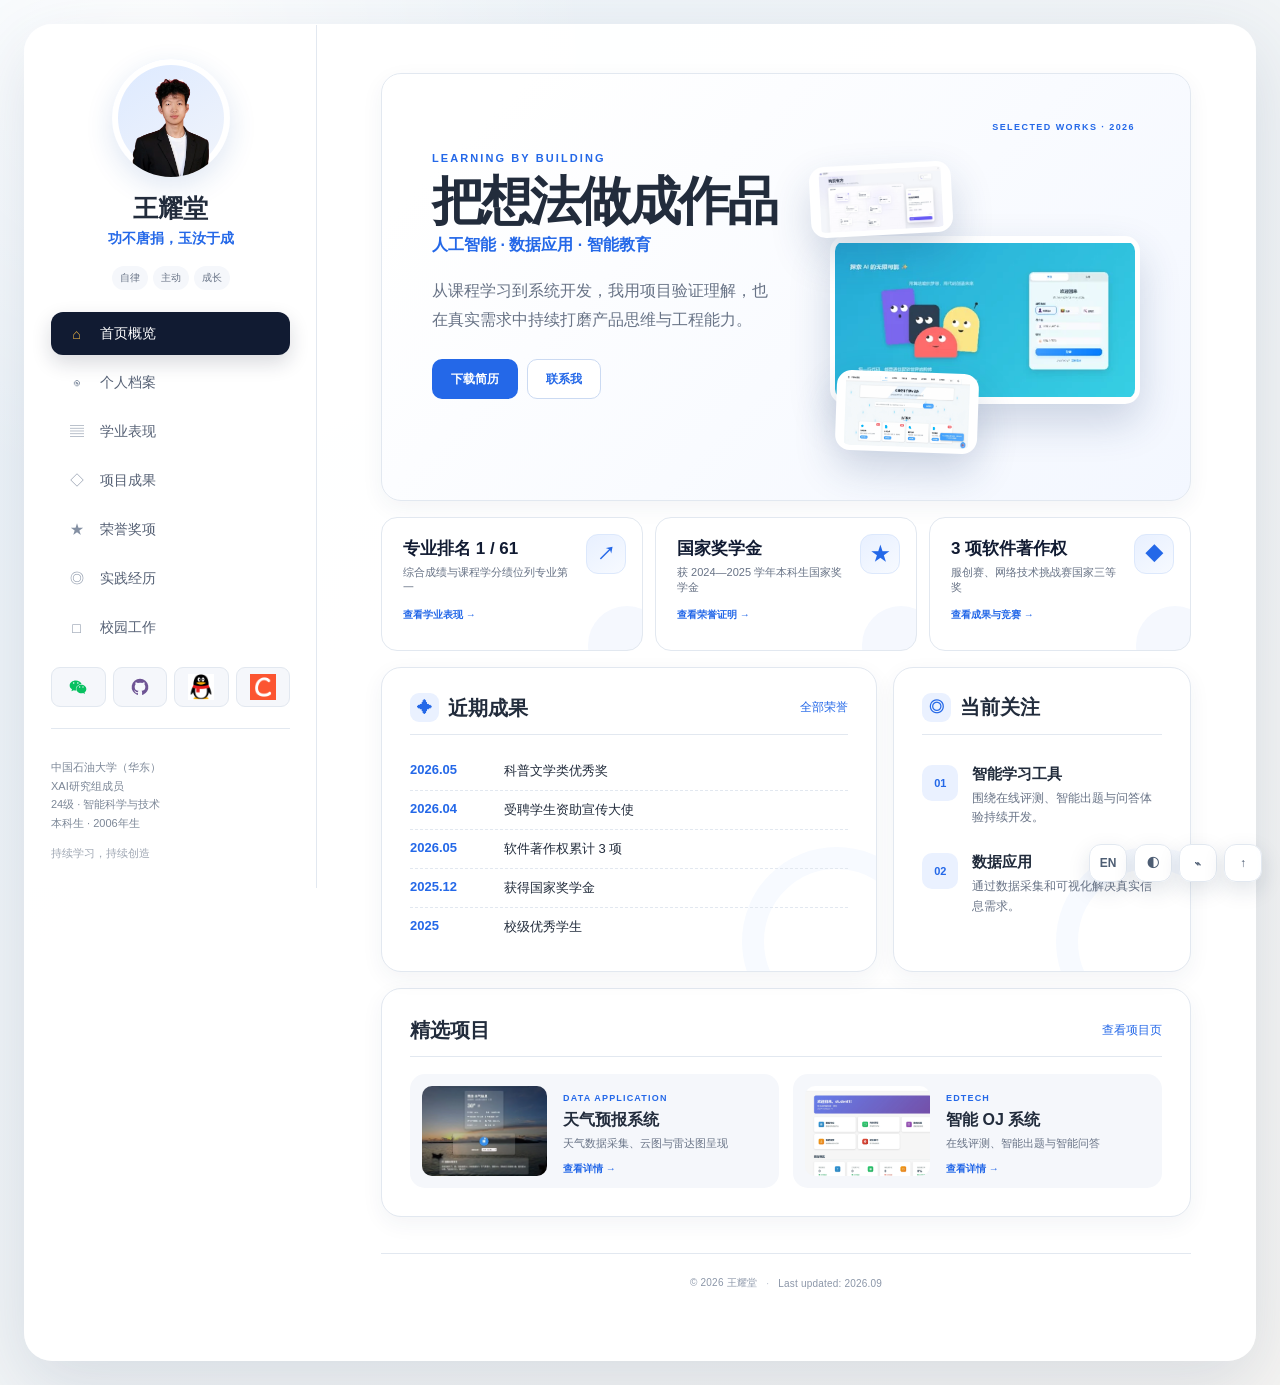
==== index.html @ be100cdf "Publish personal portfolio" ====
<!doctype html>
<html lang="zh-CN">
<head><meta charset="UTF-8"><meta name="viewport" content="width=device-width,initial-scale=1"><meta name="description" content="王耀堂的个人主页"><title>王耀堂｜首页</title><link rel="stylesheet" href="styles.css"><link rel="stylesheet" href="home.css"></head>
<body data-page="home"><div class="mobile-head"><a href="index.html">王耀堂</a><button id="menuButton">导航</button></div><div class="site-shell"><aside id="sidebar"></aside><main class="page home-page">
  <section class="welcome panel"><div class="welcome-copy"><p class="eyebrow">LEARNING BY BUILDING</p><h1>把想法做成作品</h1><p class="role">人工智能 · 数据应用 · 智能教育</p><p class="intro">从课程学习到系统开发，我用项目验证理解，也在真实需求中持续打磨产品思维与工程能力。</p><div class="home-actions"><a class="home-action primary" data-resume-download href="output/pdf/王耀堂-个人简历.pdf" download>下载简历</a><button class="home-action secondary" type="button" data-copy-contact="w18315872969" data-contact-label="微信号">联系我</button><span class="home-contact-status" role="status" aria-live="polite"></span></div></div><div class="welcome-showcase" aria-label="项目界面预览"><span class="showcase-label">SELECTED WORKS · 2026</span><img loading="eager" decoding="async" fetchpriority="high" class="showcase-main" src="assets/showcase-cover.webp" alt="项目视觉封面"><img loading="eager" decoding="async" class="showcase-card showcase-weather" src="assets/showcase-visual-intro.webp" alt="可视化导论界面"><img loading="eager" decoding="async" class="showcase-card showcase-motion" src="assets/showcase-qianlv.webp" alt="千律AI法务界面"></div></section>
  <section class="metric-row home-highlights" aria-label="重点成果"><a href="study.html"><article data-icon="↗"><strong>专业排名 1 / 61</strong><span>综合成绩与课程学分绩位列专业第一</span><em>查看学业表现 →</em></article></a><a href="honors.html?category=academic"><article data-icon="★"><strong>国家奖学金</strong><span>获 2024—2025 学年本科生国家奖学金</span><em>查看荣誉证明 →</em></article></a><a href="honors.html"><article data-icon="◆"><strong>3 项软件著作权</strong><span>服创赛、网络技术挑战赛国家三等奖</span><em>查看成果与竞赛 →</em></article></a></section>
  <section class="home-grid"><article class="panel updates"><div class="section-title"><h2><i class="title-icon">✦</i>近期成果</h2><a href="honors.html">全部荣誉</a></div><ul class="update-list"><li><time>2026.05</time><span>科普文学类优秀奖</span></li><li><time>2026.04</time><span>受聘学生资助宣传大使</span></li><li><time>2026.05</time><span>软件著作权累计 3 项</span></li><li><time>2025.12</time><span>获得国家奖学金</span></li><li><time>2025</time><span>校级优秀学生</span></li></ul></article><article class="panel focus"><div class="section-title"><h2><i class="title-icon">◎</i>当前关注</h2></div><div class="focus-item"><span>01</span><div><h3>智能学习工具</h3><p>围绕在线评测、智能出题与问答体验持续开发。</p></div></div><div class="focus-item"><span>02</span><div><h3>数据应用</h3><p>通过数据采集和可视化解决真实信息需求。</p></div></div></article></section>
  <section class="panel featured"><div class="section-title"><h2>精选项目</h2><a href="projects.html">查看项目页</a></div><div class="featured-grid"><a class="feature-card" href="projects.html#weather"><img loading="lazy" decoding="async" src="assets/weather-representative.webp" alt="天气预报系统"><div><small>DATA APPLICATION</small><h3>天气预报系统</h3><p>天气数据采集、云图与雷达图呈现</p><span class="feature-link">查看详情 →</span></div></a><a class="feature-card" href="projects.html#smart-oj"><img loading="lazy" decoding="async" src="assets/oj-dashboard.webp" alt="智能 OJ 系统"><div><small>EDTECH</small><h3>智能 OJ 系统</h3><p>在线评测、智能出题与智能问答</p><span class="feature-link">查看详情 →</span></div></a></div></section>
</main></div><script src="script.js"></script></body></html>
---- styles.css ----
.skip-link{position:fixed;z-index:100;top:8px;left:8px;padding:10px 14px;color:#fff;background:var(--navy);border-radius:9px;transform:translateY(-150%);transition:transform .2s}.skip-link:focus{transform:translateY(0)}:root{--blue:#2468e8;--navy:#111b32;--text:#222c3c;--muted:#687386;--soft:#f5f7fb;--line:#e2e8f0;--white:#fff;--gold:#f2b844}*{box-sizing:border-box}html{scroll-behavior:smooth}body{margin:0;color:var(--text);background:radial-gradient(circle at 12% 4%,#fff 0,transparent 25%),linear-gradient(135deg,#edf4fa,#f5f4f2);font-family:"Segoe UI","Microsoft YaHei",sans-serif}a{color:inherit;text-decoration:none}img{display:block;max-width:100%}.mobile-head{display:none}.site-shell{display:grid;grid-template-columns:292px minmax(0,1fr);width:min(1280px,calc(100% - 48px));min-height:calc(100vh - 48px);margin:24px auto;background:rgba(255,255,255,.94);border:1px solid rgba(255,255,255,.8);border-radius:28px;box-shadow:0 22px 70px rgba(45,73,112,.14);overflow:hidden}#sidebar{display:flex;position:sticky;top:0;flex-direction:column;height:calc(100vh - 48px);padding:34px 26px 26px;border-right:1px solid var(--line);background:rgba(255,255,255,.78)}.identity{text-align:center}.avatar{display:grid;width:118px;height:118px;margin:0 auto 15px;place-items:end center;overflow:hidden;border-radius:50%;background:linear-gradient(145deg,#dce9ff,#f2f5fb);box-shadow:inset 0 0 0 6px #fff,0 9px 28px rgba(31,84,173,.14)}.avatar img{width:95%;height:95%;object-fit:contain;object-position:bottom}.identity h2{margin:0 0 5px;font-size:25px}.identity>p{margin:0;color:var(--blue);font-size:14px;font-weight:600}.identity-tags{display:flex;justify-content:center;flex-wrap:wrap;gap:5px;margin:18px 0 22px}.identity-tags span{padding:5px 8px;color:var(--muted);background:var(--soft);border-radius:20px;font-size:10px}.side-nav{display:grid;gap:6px}.side-nav a{display:flex;align-items:center;gap:13px;padding:11px 15px;color:#566175;border-radius:12px;font-size:14px;transition:.2s}.side-nav i{display:grid;width:21px;height:21px;place-items:center;color:#8490a3;font-style:normal}.side-nav a:hover{background:#f2f6fc;color:var(--blue)}.side-nav a.active{color:#fff;background:var(--navy);box-shadow:0 8px 20px rgba(17,27,50,.16)}.side-nav a.active i{color:var(--gold)}.side-foot{margin-top:auto;padding-top:22px;border-top:1px solid var(--line);color:#7c8797;font-size:11px;line-height:1.7}.side-foot span{color:#a0a8b4}.page{min-width:0;padding:48px clamp(34px,5vw,72px) 70px}.panel{background:var(--white);border:1px solid var(--line);border-radius:20px;box-shadow:0 7px 22px rgba(37,62,99,.055)}.eyebrow{margin:0 0 9px;color:var(--blue);font-size:11px;font-weight:800;letter-spacing:.19em}.page-head{margin:4px 0 34px}.page-head h1{margin:0 0 10px;font-size:40px;letter-spacing:-.04em}.page-head>p:last-child{margin:0;color:var(--muted)}.welcome{display:grid;grid-template-columns:1.2fr .8fr;min-height:350px;padding:48px 50px;overflow:hidden;background:linear-gradient(135deg,#fff 15%,#f3f7ff)}.welcome h1{margin:0;font-size:58px;letter-spacing:-.06em}.role{margin:6px 0 21px;color:var(--blue);font-weight:700}.intro{max-width:570px;color:var(--muted);font-size:16px;line-height:1.8}.actions{display:flex;gap:10px;margin-top:26px}.actions a{padding:11px 19px;border-radius:10px;font-size:13px;font-weight:600}.primary{color:#fff;background:var(--blue)}.secondary{border:1px solid var(--line);background:#fff}.welcome-art{position:relative;display:flex;align-items:flex-end;justify-content:center}.welcome-art img{position:relative;z-index:2;height:330px;object-fit:contain;filter:drop-shadow(0 14px 16px rgba(33,64,112,.18))}.art-ring{position:absolute;width:270px;height:270px;bottom:-30px;border-radius:50%;background:linear-gradient(145deg,#dae7ff,#edf4ff);box-shadow:0 0 0 28px rgba(36,104,232,.04)}.metric-row{display:grid;grid-template-columns:repeat(4,1fr);gap:12px;margin:16px 0}.metric-row article{padding:19px 21px;background:#fff;border:1px solid var(--line);border-radius:16px}.metric-row strong{display:block;color:var(--navy);font-size:17px}.metric-row span{display:block;margin-top:5px;color:var(--muted);font-size:11px}.home-grid{display:grid;grid-template-columns:1.25fr .75fr;gap:16px}.updates,.focus,.featured{padding:25px 28px}.section-title{display:flex;align-items:center;justify-content:space-between;margin-bottom:17px;padding-bottom:12px;border-bottom:1px solid var(--line)}.section-title h2{margin:0;font-size:20px}.section-title a,.section-title>span{color:var(--blue);font-size:12px}.update-list{margin:0;padding:0;list-style:none}.update-list li{display:grid;grid-template-columns:82px 1fr;gap:12px;padding:10px 0;border-bottom:1px dashed var(--line);font-size:13px}.update-list li:last-child{border-bottom:0}.update-list time{color:var(--blue);font-weight:700}.focus-item{display:flex;gap:14px;padding:13px 0}.focus-item>span{display:grid;flex:0 0 36px;height:36px;place-items:center;color:var(--blue);background:#eaf1ff;border-radius:10px;font-size:11px;font-weight:800}.focus-item h3{margin:0 0 5px;font-size:15px}.focus-item p{margin:0;color:var(--muted);font-size:12px;line-height:1.6}.featured{margin-top:16px}.featured-grid{display:grid;grid-template-columns:1fr 1fr;gap:14px}.feature-card{display:grid;grid-template-columns:125px 1fr;gap:16px;align-items:center;padding:12px;background:var(--soft);border-radius:15px;transition:.2s}.feature-card:hover{transform:translateY(-2px);box-shadow:0 10px 25px rgba(37,62,99,.1)}.feature-card img{width:125px;height:90px;object-fit:cover;border-radius:10px}.feature-card small,.project-copy small{color:var(--blue);font-size:9px;font-weight:800;letter-spacing:.13em}.feature-card h3{margin:5px 0;font-size:16px}.feature-card p{margin:0;color:var(--muted);font-size:11px}.prose-grid{display:grid;grid-template-columns:1.35fr .65fr;gap:46px;padding:38px}.prose-grid h2,.direction h2{margin-top:0}.prose-grid p{color:var(--muted);line-height:1.9}.prose-grid .lead{color:var(--text);font-size:19px}.quote-card{display:flex;align-items:center;padding:25px;color:#fff;background:linear-gradient(145deg,var(--navy),#244678);border-radius:17px;font:600 18px/1.7 Georgia,"Microsoft YaHei",serif}.three-cards,.role-grid{display:grid;grid-template-columns:repeat(3,1fr);gap:15px;margin:16px 0}.three-cards article,.role-grid article{padding:28px;background:#fff;border:1px solid var(--line);border-radius:18px}.three-cards span,.role-icon{color:var(--blue);font-size:12px;font-weight:800}.three-cards h3,.role-grid h2{margin:12px 0 7px}.three-cards p,.role-grid p{margin:0;color:var(--muted);font-size:13px;line-height:1.7}.direction{padding:28px}.tag-cloud{display:flex;flex-wrap:wrap;gap:10px}.tag-cloud span{padding:10px 14px;color:#345175;background:#f0f5fd;border-radius:9px;font-size:13px}.academic-hero{display:grid;grid-template-columns:repeat(4,1fr);gap:12px;margin-bottom:16px}.academic-hero article{padding:25px 20px;color:#fff;background:linear-gradient(145deg,#1a2845,#183c78);border-radius:17px}.academic-hero strong{display:block;font-size:24px}.academic-hero span{display:block;margin-top:8px;color:#bfcae0;font-size:11px}.page>.panel:not(.welcome):not(.software):not(.media-summary):not(.honor-feature):not(.prose-grid){padding:28px}.score-list{display:grid;grid-template-columns:1fr 1fr;gap:19px 42px}.score-list div{display:grid;grid-template-columns:1fr 32px;gap:8px;position:relative;padding-bottom:10px;font-size:13px}.score-list b{text-align:right}.score-list i{grid-column:1/3;width:var(--score);height:4px;background:linear-gradient(90deg,var(--blue),#79a8ff);border-radius:5px}.method-grid{display:grid;grid-template-columns:1fr 1fr;gap:16px;margin-top:16px}.clean-list{margin:18px 0 0;padding:0;list-style:none}.clean-list li{position:relative;padding:9px 0 9px 19px;color:var(--muted);font-size:13px;border-bottom:1px dashed var(--line)}.clean-list li::before{content:"";position:absolute;left:0;top:15px;width:6px;height:6px;border-radius:50%;background:var(--blue)}.image-card{position:relative;min-height:330px;overflow:hidden;border-radius:20px}.image-card img{width:100%;height:100%;object-fit:cover}.image-card div{position:absolute;inset:auto 0 0;padding:24px;color:#fff;background:linear-gradient(transparent,rgba(10,20,40,.88))}.image-card h3{margin:30px 0 5px}.image-card p{margin:0;font-size:12px}.project-detail{display:grid;grid-template-columns:.72fr 1.28fr;gap:35px;margin-bottom:18px;padding:34px}.project-index{display:block;margin-bottom:35px;color:#c6d7f8;font-size:48px;font-weight:800}.project-copy h2{margin:9px 0 14px;font-size:30px}.project-copy>p{color:var(--muted);font-size:13px;line-height:1.8}.project-gallery{display:grid;grid-template-columns:1fr 1fr;gap:10px;align-content:center}.project-gallery img{width:100%;height:160px;object-fit:cover;border-radius:12px;box-shadow:0 8px 18px rgba(25,53,95,.11)}.project-gallery img:first-child{grid-row:span 2;height:330px}.project-gallery.oj img{height:205px}.project-gallery.oj img:first-child{grid-row:auto;height:205px}.software{display:flex;align-items:center;justify-content:space-between;padding:35px;background:linear-gradient(135deg,#11203d,#1d4a92);color:#fff}.software h2{margin:3px 0 8px}.software p{margin:0;color:#c3cee1}.software>strong{color:var(--gold);font:800 76px/1 Georgia,serif}.honor-feature{display:flex;align-items:center;gap:28px;padding:32px;background:linear-gradient(135deg,#fff9eb,#fff)}.medal{display:grid;flex:0 0 78px;height:78px;place-items:center;color:#fff;background:linear-gradient(145deg,#f3c456,#db8d1e);border-radius:50%;font-size:32px;box-shadow:0 8px 20px rgba(215,145,34,.25)}.honor-feature span{color:#b27a19;font-size:10px;font-weight:800;letter-spacing:.13em}.honor-feature h2{margin:6px 0;font-size:29px}.honor-feature p{margin:0;color:var(--muted)}.honor-grid{display:grid;grid-template-columns:1fr 1fr;gap:14px;margin:16px 0}.honor-grid article{padding:24px;background:#fff;border:1px solid var(--line);border-radius:17px}.honor-grid time{display:block;color:var(--blue);font-size:11px;font-weight:700}.honor-grid b{display:block;margin:8px 0;font-size:17px}.honor-grid p{margin:0;color:var(--muted);font-size:12px}.language{display:flex;align-items:center;justify-content:space-between}.language h2{margin:0 0 6px}.language p{margin:0;color:var(--muted)}.language div:last-child{display:flex;gap:9px}.language span{padding:12px;color:#fff;background:var(--navy);border-radius:9px;font-weight:700}.story-grid{display:grid;gap:16px}.story{display:grid;grid-template-columns:260px 1fr;overflow:hidden}.story img{width:260px;height:235px;object-fit:cover}.story>div{padding:30px}.story span{color:var(--blue);font-size:11px;font-weight:800}.story h2{margin:8px 0 12px}.story p{margin:0;color:var(--muted);line-height:1.85}.role-grid{margin-top:0}.media-summary{display:grid;grid-template-columns:1fr 220px;gap:30px;align-items:center;margin:16px 0;padding:30px;overflow:hidden;background:linear-gradient(135deg,#f5f8ff,#fff)}.media-summary h2{margin:0 0 10px}.media-summary p:last-child{color:var(--muted);line-height:1.8}.media-summary img{width:180px;height:240px;margin:0 auto;object-fit:cover;object-position:top;border-radius:16px}.campus-gallery{display:grid;grid-template-columns:repeat(3,1fr);gap:14px}.campus-gallery figure{position:relative;height:190px;margin:0;overflow:hidden;border-radius:16px}.campus-gallery img{width:100%;height:100%;object-fit:cover}.campus-gallery figcaption{position:absolute;inset:auto 0 0;padding:24px 14px 12px;color:#fff;background:linear-gradient(transparent,rgba(5,15,30,.85));font-size:12px}@media(max-width:1000px){.site-shell{grid-template-columns:240px;width:calc(100% - 28px);margin:14px auto;min-height:calc(100vh - 28px)}#sidebar{height:calc(100vh - 28px);padding:25px 18px}.page{padding:36px 26px 55px}.welcome{padding:37px 34px}.welcome h1{font-size:48px}.home-grid,.project-detail{grid-template-columns:1fr}.project-index{margin-bottom:15px}.project-gallery{margin-top:8px}}@media(max-width:760px){body{padding-top:58px}.mobile-head{display:flex;position:fixed;z-index:30;inset:0 0 auto;align-items:center;justify-content:space-between;height:58px;padding:0 18px;background:rgba(255,255,255,.94);border-bottom:1px solid var(--line);backdrop-filter:blur(12px);font-weight:700}.mobile-head button{padding:7px 12px;border:0;border-radius:8px;background:var(--navy);color:#fff}.site-shell{display:block;width:100%;min-height:0;margin:0;border:0;border-radius:0}.page{padding:28px 18px 50px}#sidebar{display:none;position:fixed;z-index:25;top:58px;left:0;right:0;height:calc(100vh - 58px);padding:22px;background:#fff;overflow:auto}#sidebar.open{display:flex}.avatar{width:85px;height:85px}.identity-tags{margin:12px 0}.side-nav{grid-template-columns:1fr 1fr}.side-foot{margin-top:20px}.welcome{grid-template-columns:1fr;padding:30px}.welcome-art{height:270px;margin-top:15px}.welcome-art img{height:280px}.welcome h1{font-size:45px}.metric-row,.academic-hero{grid-template-columns:1fr 1fr}.home-grid,.featured-grid,.three-cards,.role-grid,.method-grid,.honor-grid,.campus-gallery{grid-template-columns:1fr}.feature-card{grid-template-columns:105px 1fr}.feature-card img{width:105px}.prose-grid{grid-template-columns:1fr;gap:20px;padding:25px}.score-list{grid-template-columns:1fr}.project-gallery img,.project-gallery img:first-child,.project-gallery.oj img,.project-gallery.oj img:first-child{height:145px}.software>strong{font-size:56px}.story{grid-template-columns:1fr}.story img{width:100%;height:250px}.media-summary{grid-template-columns:1fr}.media-summary img{width:100%;height:280px}.language{align-items:flex-start;flex-direction:column;gap:18px}}
---- home.css ----
.welcome{grid-template-columns:.88fr 1.12fr;gap:34px;align-items:center;min-height:410px;background:linear-gradient(135deg,#fff 12%,#f3f7ff)}
.welcome-copy{position:relative;z-index:2}
.welcome-copy h1{font-size:52px;line-height:1.08;letter-spacing:-.055em;white-space:nowrap}
.home-actions{display:flex;position:relative;align-items:center;flex-wrap:wrap;gap:9px;margin-top:24px}.home-action{display:inline-flex;min-height:40px;align-items:center;justify-content:center;padding:0 18px;border:1px solid transparent;border-radius:10px;font:700 12px/1 "Segoe UI","Microsoft YaHei",sans-serif;cursor:pointer}.home-action.primary{color:#fff;background:var(--blue)}.home-action.secondary{color:var(--blue);background:#fff;border-color:#cbdaf2}.home-action:hover,.home-action:focus-visible{box-shadow:0 8px 18px rgba(36,104,232,.16);outline:0;transform:translateY(-1px)}.home-contact-status{flex-basis:100%;min-height:14px;color:var(--blue);font-size:10px}
.welcome-showcase{position:relative;min-height:330px}
.showcase-label{position:absolute;z-index:4;top:0;right:5px;color:#2468e8;font-size:9px;font-weight:800;letter-spacing:.16em}
.welcome-showcase img{position:absolute;object-fit:contain;background:#fff;border:5px solid #fff;border-radius:15px;box-shadow:0 18px 42px rgba(28,60,111,.2)}
.showcase-main{z-index:1;right:0;bottom:48px;width:94%;height:auto;aspect-ratio:1.85 / 1;animation:showcaseFloatMain 6.4s ease-in-out .2s infinite}
.showcase-card{z-index:2;width:43%;height:auto}
.showcase-weather{aspect-ratio:2 / 1}
.showcase-motion{aspect-ratio:1.78 / 1}
.showcase-weather{left:0;top:42px;transform:rotate(-3deg);animation:showcaseFloatA 4.6s ease-in-out infinite}
.showcase-motion{left:8%;bottom:0;transform:rotate(2deg);animation:showcaseFloatB 5.2s ease-in-out .35s infinite}
@keyframes showcaseFloatA{0%,100%{transform:translateY(0) rotate(-3deg)}50%{transform:translateY(-8px) rotate(-2deg)}}
@keyframes showcaseFloatB{0%,100%{transform:translateY(0) rotate(2deg)}50%{transform:translateY(7px) rotate(3deg)}}
@keyframes showcaseFloatMain{0%,100%{transform:translateY(0)}50%{transform:translateY(-4px)}}
@media(prefers-reduced-motion:reduce){.showcase-main,.showcase-weather,.showcase-motion{animation:none}}
.metric-row article{position:relative;min-height:92px;padding-right:66px;overflow:hidden;transition:transform .2s,box-shadow .2s}
.metric-row article::before{content:attr(data-icon);display:grid;position:absolute;right:16px;top:16px;width:38px;height:38px;place-items:center;color:#2468e8;background:linear-gradient(145deg,#e8f0ff,#f7faff);border:1px solid #dce8fc;border-radius:12px;font:700 18px/1 Georgia,serif}
.metric-row article::after{content:"";position:absolute;right:-24px;bottom:-34px;width:78px;height:78px;background:rgba(36,104,232,.045);border-radius:50%}
.metric-row article:hover{transform:translateY(-3px);box-shadow:0 12px 25px rgba(37,62,99,.09)}
.home-highlights{grid-template-columns:repeat(3,1fr)}
.home-highlights>a{display:block;min-width:0}
.home-highlights article{height:100%;min-height:134px}
.home-highlights em{display:block;margin-top:13px;color:var(--blue);font-size:10px;font-style:normal;font-weight:700}
.feature-link{display:inline-block;margin-top:11px;color:var(--blue);font-size:10px;font-weight:700}
.title-icon{display:inline-grid;width:29px;height:29px;margin-right:9px;place-items:center;color:#2468e8;background:#eaf1ff;border-radius:9px;font-size:15px;font-style:normal;vertical-align:2px}
.updates,.focus{position:relative;overflow:hidden}
.updates::after,.focus::after{content:"";position:absolute;z-index:0;right:-55px;bottom:-65px;width:145px;height:145px;border:22px solid rgba(36,104,232,.035);border-radius:50%;pointer-events:none}
.updates>* ,.focus>*{position:relative;z-index:1}
@media(max-width:1000px){.welcome{grid-template-columns:1fr}.welcome-showcase{min-height:300px}.showcase-main{width:82%}}
@media(max-width:760px){.welcome-copy h1{font-size:clamp(31px,11vw,42px);letter-spacing:-.07em}.welcome-showcase{height:250px;min-height:250px;margin-top:24px}.showcase-main{width:94%}.showcase-card{width:43%}.showcase-label{top:-6px}.home-highlights{grid-template-columns:1fr}.metric-row article{padding-right:58px}.metric-row article::before{right:12px;width:34px;height:34px}}
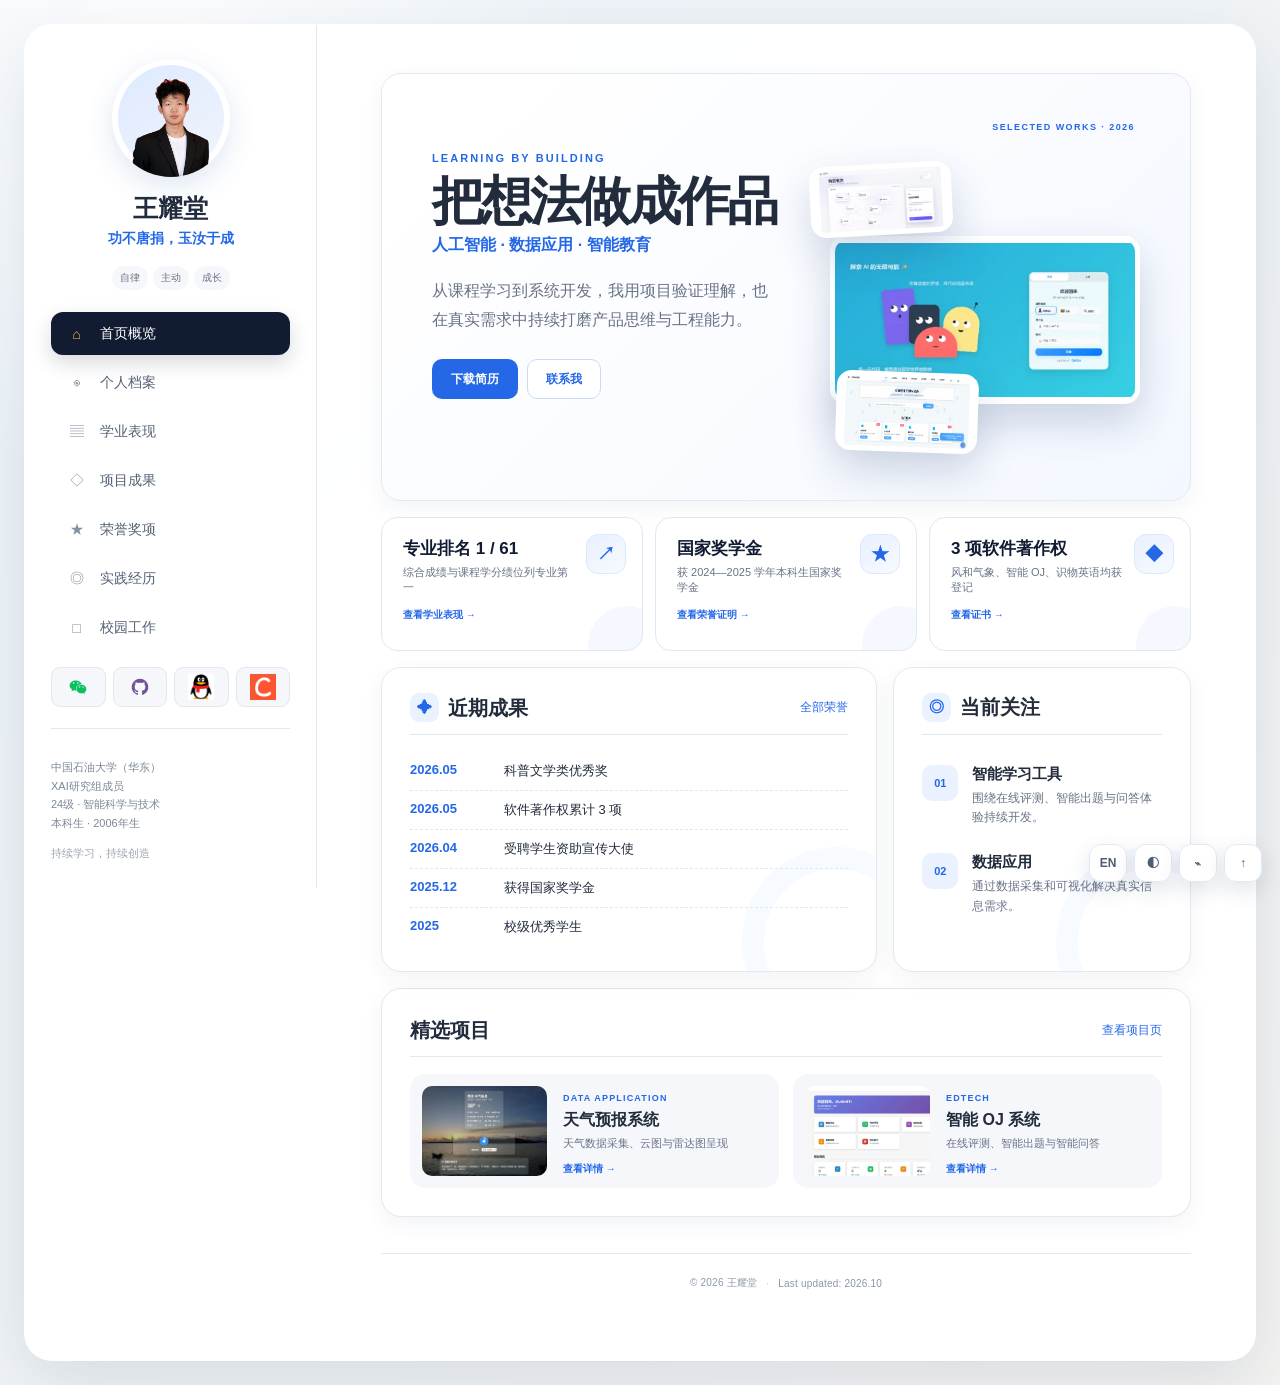
==== commit b71610ae: "Add SEO metadata and favicon, fix dark mode, polish content - Fix dark-mode contrast site-wide via C" ====
--- a/index.html
+++ b/index.html
@@ -1,9 +1,9 @@
 <!doctype html>
 <html lang="zh-CN">
-<head><meta charset="UTF-8"><meta name="viewport" content="width=device-width,initial-scale=1"><meta name="description" content="王耀堂的个人主页"><title>王耀堂｜首页</title><link rel="stylesheet" href="styles.css"><link rel="stylesheet" href="home.css"></head>
+<head><meta charset="UTF-8"><meta name="viewport" content="width=device-width,initial-scale=1"><meta name="description" content="王耀堂的个人主页"><link rel="canonical" href="https://xiao1783.github.io/"><link rel="icon" href="assets/favicon.svg" type="image/svg+xml"><link rel="icon" href="favicon.ico" sizes="any"><link rel="apple-touch-icon" href="assets/apple-touch-icon.png"><meta property="og:type" content="website"><meta property="og:site_name" content="王耀堂的个人主页"><meta property="og:title" content="王耀堂｜首页"><meta property="og:description" content="王耀堂的个人主页：项目成果、学业表现、荣誉奖项与实践经历。"><meta property="og:url" content="https://xiao1783.github.io/"><meta property="og:image" content="https://xiao1783.github.io/assets/og-cover.png"><meta property="og:locale" content="zh_CN"><meta name="twitter:card" content="summary_large_image"><script type="application/ld+json">{"@context":"https://schema.org","@type":"Person","name":"王耀堂","alternateName":"Yaotang Wang","url":"https://xiao1783.github.io/","image":"https://xiao1783.github.io/assets/portrait.webp","jobTitle":"智能科学与技术本科生","affiliation":{"@type":"CollegeOrUniversity","name":"中国石油大学（华东）"},"sameAs":["https://github.com/xiao1783"],"knowsAbout":["人工智能","数据应用","智能教育","计算机视觉"]}</script><title>王耀堂｜首页</title><link rel="stylesheet" href="styles.css"><link rel="stylesheet" href="home.css"></head>
 <body data-page="home"><div class="mobile-head"><a href="index.html">王耀堂</a><button id="menuButton">导航</button></div><div class="site-shell"><aside id="sidebar"></aside><main class="page home-page">
-  <section class="welcome panel"><div class="welcome-copy"><p class="eyebrow">LEARNING BY BUILDING</p><h1>把想法做成作品</h1><p class="role">人工智能 · 数据应用 · 智能教育</p><p class="intro">从课程学习到系统开发，我用项目验证理解，也在真实需求中持续打磨产品思维与工程能力。</p><div class="home-actions"><a class="home-action primary" data-resume-download href="output/pdf/王耀堂-个人简历.pdf" download>下载简历</a><button class="home-action secondary" type="button" data-copy-contact="w18315872969" data-contact-label="微信号">联系我</button><span class="home-contact-status" role="status" aria-live="polite"></span></div></div><div class="welcome-showcase" aria-label="项目界面预览"><span class="showcase-label">SELECTED WORKS · 2026</span><img loading="eager" decoding="async" fetchpriority="high" class="showcase-main" src="assets/showcase-cover.webp" alt="项目视觉封面"><img loading="eager" decoding="async" class="showcase-card showcase-weather" src="assets/showcase-visual-intro.webp" alt="可视化导论界面"><img loading="eager" decoding="async" class="showcase-card showcase-motion" src="assets/showcase-qianlv.webp" alt="千律AI法务界面"></div></section>
-  <section class="metric-row home-highlights" aria-label="重点成果"><a href="study.html"><article data-icon="↗"><strong>专业排名 1 / 61</strong><span>综合成绩与课程学分绩位列专业第一</span><em>查看学业表现 →</em></article></a><a href="honors.html?category=academic"><article data-icon="★"><strong>国家奖学金</strong><span>获 2024—2025 学年本科生国家奖学金</span><em>查看荣誉证明 →</em></article></a><a href="honors.html"><article data-icon="◆"><strong>3 项软件著作权</strong><span>服创赛、网络技术挑战赛国家三等奖</span><em>查看成果与竞赛 →</em></article></a></section>
-  <section class="home-grid"><article class="panel updates"><div class="section-title"><h2><i class="title-icon">✦</i>近期成果</h2><a href="honors.html">全部荣誉</a></div><ul class="update-list"><li><time>2026.05</time><span>科普文学类优秀奖</span></li><li><time>2026.04</time><span>受聘学生资助宣传大使</span></li><li><time>2026.05</time><span>软件著作权累计 3 项</span></li><li><time>2025.12</time><span>获得国家奖学金</span></li><li><time>2025</time><span>校级优秀学生</span></li></ul></article><article class="panel focus"><div class="section-title"><h2><i class="title-icon">◎</i>当前关注</h2></div><div class="focus-item"><span>01</span><div><h3>智能学习工具</h3><p>围绕在线评测、智能出题与问答体验持续开发。</p></div></div><div class="focus-item"><span>02</span><div><h3>数据应用</h3><p>通过数据采集和可视化解决真实信息需求。</p></div></div></article></section>
+  <section class="welcome panel"><div class="welcome-copy"><p class="eyebrow">LEARNING BY BUILDING</p><h1>把想法做成作品</h1><p class="role">人工智能 · 数据应用 · 智能教育</p><p class="intro">从课程学习到系统开发，我用项目验证理解，也在真实需求中持续打磨产品思维与工程能力。</p><div class="home-actions"><a class="home-action primary" data-resume-download href="output/pdf/Yaotang-Wang-Resume.pdf" download="王耀堂-个人简历.pdf">下载简历</a><button class="home-action secondary" type="button" data-copy-contact="w18315872969" data-contact-label="微信号">联系我</button><span class="home-contact-status" role="status" aria-live="polite"></span></div></div><div class="welcome-showcase" aria-label="项目界面预览"><span class="showcase-label">SELECTED WORKS · 2026</span><img loading="eager" decoding="async" fetchpriority="high" class="showcase-main" src="assets/showcase-cover.webp" alt="项目视觉封面"><img loading="eager" decoding="async" class="showcase-card showcase-weather" src="assets/showcase-visual-intro.webp" alt="可视化导论界面"><img loading="eager" decoding="async" class="showcase-card showcase-motion" src="assets/showcase-qianlv.webp" alt="千律AI法务界面"></div></section>
+  <section class="metric-row home-highlights" aria-label="重点成果"><a href="study.html"><article data-icon="↗"><strong>专业排名 1 / 61</strong><span>综合成绩与课程学分绩位列专业第一</span><em>查看学业表现 →</em></article></a><a href="honors.html?category=academic"><article data-icon="★"><strong>国家奖学金</strong><span>获 2024—2025 学年本科生国家奖学金</span><em>查看荣誉证明 →</em></article></a><a href="honors.html"><article data-icon="◆"><strong>3 项软件著作权</strong><span>风和气象、智能 OJ、识物英语均获登记</span><em>查看证书 →</em></article></a></section>
+  <section class="home-grid"><article class="panel updates"><div class="section-title"><h2><i class="title-icon">✦</i>近期成果</h2><a href="honors.html">全部荣誉</a></div><ul class="update-list"><li><time>2026.05</time><span>科普文学类优秀奖</span></li><li><time>2026.05</time><span>软件著作权累计 3 项</span></li><li><time>2026.04</time><span>受聘学生资助宣传大使</span></li><li><time>2025.12</time><span>获得国家奖学金</span></li><li><time>2025</time><span>校级优秀学生</span></li></ul></article><article class="panel focus"><div class="section-title"><h2><i class="title-icon">◎</i>当前关注</h2></div><div class="focus-item"><span>01</span><div><h3>智能学习工具</h3><p>围绕在线评测、智能出题与问答体验持续开发。</p></div></div><div class="focus-item"><span>02</span><div><h3>数据应用</h3><p>通过数据采集和可视化解决真实信息需求。</p></div></div></article></section>
   <section class="panel featured"><div class="section-title"><h2>精选项目</h2><a href="projects.html">查看项目页</a></div><div class="featured-grid"><a class="feature-card" href="projects.html#weather"><img loading="lazy" decoding="async" src="assets/weather-representative.webp" alt="天气预报系统"><div><small>DATA APPLICATION</small><h3>天气预报系统</h3><p>天气数据采集、云图与雷达图呈现</p><span class="feature-link">查看详情 →</span></div></a><a class="feature-card" href="projects.html#smart-oj"><img loading="lazy" decoding="async" src="assets/oj-dashboard.webp" alt="智能 OJ 系统"><div><small>EDTECH</small><h3>智能 OJ 系统</h3><p>在线评测、智能出题与智能问答</p><span class="feature-link">查看详情 →</span></div></a></div></section>
 </main></div><script src="script.js"></script></body></html>
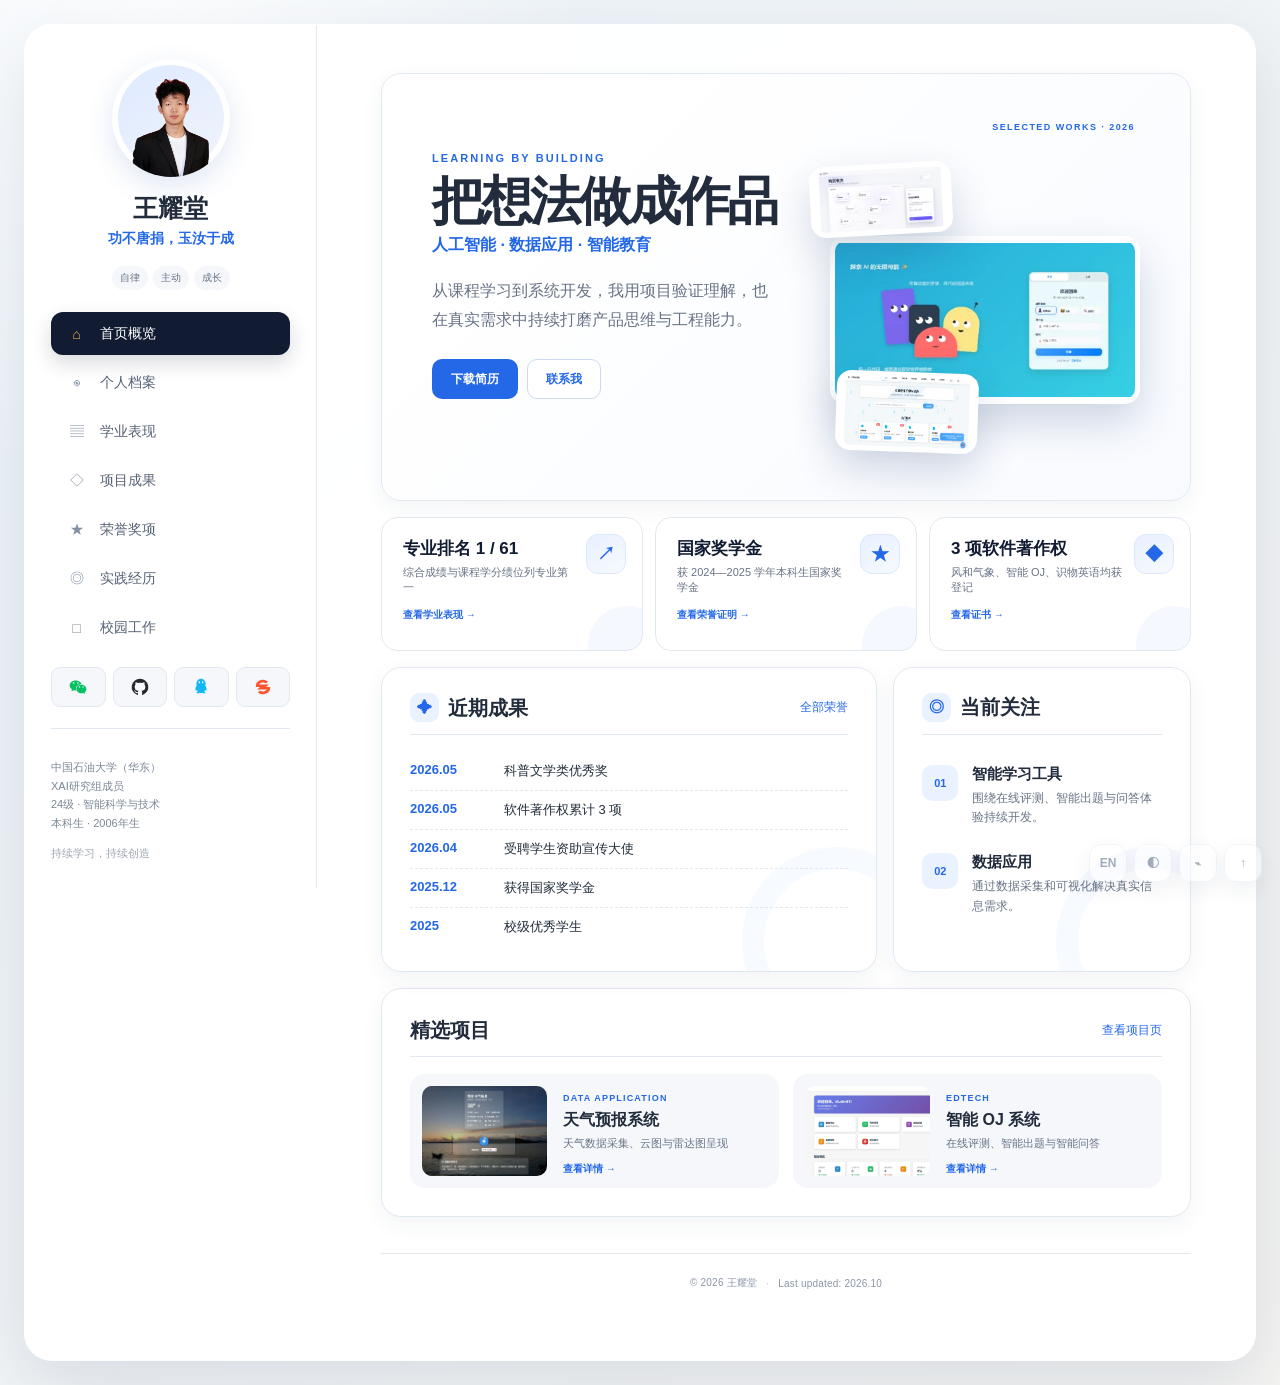
==== commit 6381b0c9: "Compress images, add intrinsic sizes, adapt favicon to dark mode - Recompress 14 large webp assets (" ====
--- a/index.html
+++ b/index.html
@@ -2,8 +2,8 @@
 <html lang="zh-CN">
 <head><meta charset="UTF-8"><meta name="viewport" content="width=device-width,initial-scale=1"><meta name="description" content="王耀堂的个人主页"><link rel="canonical" href="https://xiao1783.github.io/"><link rel="icon" href="assets/favicon.svg" type="image/svg+xml"><link rel="icon" href="favicon.ico" sizes="any"><link rel="apple-touch-icon" href="assets/apple-touch-icon.png"><meta property="og:type" content="website"><meta property="og:site_name" content="王耀堂的个人主页"><meta property="og:title" content="王耀堂｜首页"><meta property="og:description" content="王耀堂的个人主页：项目成果、学业表现、荣誉奖项与实践经历。"><meta property="og:url" content="https://xiao1783.github.io/"><meta property="og:image" content="https://xiao1783.github.io/assets/og-cover.png"><meta property="og:locale" content="zh_CN"><meta name="twitter:card" content="summary_large_image"><script type="application/ld+json">{"@context":"https://schema.org","@type":"Person","name":"王耀堂","alternateName":"Yaotang Wang","url":"https://xiao1783.github.io/","image":"https://xiao1783.github.io/assets/portrait.webp","jobTitle":"智能科学与技术本科生","affiliation":{"@type":"CollegeOrUniversity","name":"中国石油大学（华东）"},"sameAs":["https://github.com/xiao1783"],"knowsAbout":["人工智能","数据应用","智能教育","计算机视觉"]}</script><title>王耀堂｜首页</title><link rel="stylesheet" href="styles.css"><link rel="stylesheet" href="home.css"></head>
 <body data-page="home"><div class="mobile-head"><a href="index.html">王耀堂</a><button id="menuButton">导航</button></div><div class="site-shell"><aside id="sidebar"></aside><main class="page home-page">
-  <section class="welcome panel"><div class="welcome-copy"><p class="eyebrow">LEARNING BY BUILDING</p><h1>把想法做成作品</h1><p class="role">人工智能 · 数据应用 · 智能教育</p><p class="intro">从课程学习到系统开发，我用项目验证理解，也在真实需求中持续打磨产品思维与工程能力。</p><div class="home-actions"><a class="home-action primary" data-resume-download href="output/pdf/Yaotang-Wang-Resume.pdf" download="王耀堂-个人简历.pdf">下载简历</a><button class="home-action secondary" type="button" data-copy-contact="w18315872969" data-contact-label="微信号">联系我</button><span class="home-contact-status" role="status" aria-live="polite"></span></div></div><div class="welcome-showcase" aria-label="项目界面预览"><span class="showcase-label">SELECTED WORKS · 2026</span><img loading="eager" decoding="async" fetchpriority="high" class="showcase-main" src="assets/showcase-cover.webp" alt="项目视觉封面"><img loading="eager" decoding="async" class="showcase-card showcase-weather" src="assets/showcase-visual-intro.webp" alt="可视化导论界面"><img loading="eager" decoding="async" class="showcase-card showcase-motion" src="assets/showcase-qianlv.webp" alt="千律AI法务界面"></div></section>
+  <section class="welcome panel"><div class="welcome-copy"><p class="eyebrow">LEARNING BY BUILDING</p><h1>把想法做成作品</h1><p class="role">人工智能 · 数据应用 · 智能教育</p><p class="intro">从课程学习到系统开发，我用项目验证理解，也在真实需求中持续打磨产品思维与工程能力。</p><div class="home-actions"><a class="home-action primary" data-resume-download href="output/pdf/Yaotang-Wang-Resume.pdf" download="王耀堂-个人简历.pdf">下载简历</a><button class="home-action secondary" type="button" data-copy-contact="w18315872969" data-contact-label="微信号">联系我</button><span class="home-contact-status" role="status" aria-live="polite"></span></div></div><div class="welcome-showcase" aria-label="项目界面预览"><span class="showcase-label">SELECTED WORKS · 2026</span><img width="415" height="213" loading="eager" decoding="async" fetchpriority="high" class="showcase-main" src="assets/showcase-cover.webp" alt="项目视觉封面"><img width="2400" height="1196" loading="eager" decoding="async" class="showcase-card showcase-weather" src="assets/showcase-visual-intro.webp" alt="可视化导论界面"><img width="1613" height="902" loading="eager" decoding="async" class="showcase-card showcase-motion" src="assets/showcase-qianlv.webp" alt="千律AI法务界面"></div></section>
   <section class="metric-row home-highlights" aria-label="重点成果"><a href="study.html"><article data-icon="↗"><strong>专业排名 1 / 61</strong><span>综合成绩与课程学分绩位列专业第一</span><em>查看学业表现 →</em></article></a><a href="honors.html?category=academic"><article data-icon="★"><strong>国家奖学金</strong><span>获 2024—2025 学年本科生国家奖学金</span><em>查看荣誉证明 →</em></article></a><a href="honors.html"><article data-icon="◆"><strong>3 项软件著作权</strong><span>风和气象、智能 OJ、识物英语均获登记</span><em>查看证书 →</em></article></a></section>
   <section class="home-grid"><article class="panel updates"><div class="section-title"><h2><i class="title-icon">✦</i>近期成果</h2><a href="honors.html">全部荣誉</a></div><ul class="update-list"><li><time>2026.05</time><span>科普文学类优秀奖</span></li><li><time>2026.05</time><span>软件著作权累计 3 项</span></li><li><time>2026.04</time><span>受聘学生资助宣传大使</span></li><li><time>2025.12</time><span>获得国家奖学金</span></li><li><time>2025</time><span>校级优秀学生</span></li></ul></article><article class="panel focus"><div class="section-title"><h2><i class="title-icon">◎</i>当前关注</h2></div><div class="focus-item"><span>01</span><div><h3>智能学习工具</h3><p>围绕在线评测、智能出题与问答体验持续开发。</p></div></div><div class="focus-item"><span>02</span><div><h3>数据应用</h3><p>通过数据采集和可视化解决真实信息需求。</p></div></div></article></section>
-  <section class="panel featured"><div class="section-title"><h2>精选项目</h2><a href="projects.html">查看项目页</a></div><div class="featured-grid"><a class="feature-card" href="projects.html#weather"><img loading="lazy" decoding="async" src="assets/weather-representative.webp" alt="天气预报系统"><div><small>DATA APPLICATION</small><h3>天气预报系统</h3><p>天气数据采集、云图与雷达图呈现</p><span class="feature-link">查看详情 →</span></div></a><a class="feature-card" href="projects.html#smart-oj"><img loading="lazy" decoding="async" src="assets/oj-dashboard.webp" alt="智能 OJ 系统"><div><small>EDTECH</small><h3>智能 OJ 系统</h3><p>在线评测、智能出题与智能问答</p><span class="feature-link">查看详情 →</span></div></a></div></section>
+  <section class="panel featured"><div class="section-title"><h2>精选项目</h2><a href="projects.html">查看项目页</a></div><div class="featured-grid"><a class="feature-card" href="projects.html#weather"><img width="687" height="370" loading="lazy" decoding="async" src="assets/weather-representative.webp" alt="天气预报系统"><div><small>DATA APPLICATION</small><h3>天气预报系统</h3><p>天气数据采集、云图与雷达图呈现</p><span class="feature-link">查看详情 →</span></div></a><a class="feature-card" href="projects.html#smart-oj"><img width="2400" height="1150" loading="lazy" decoding="async" src="assets/oj-dashboard.webp" alt="智能 OJ 系统"><div><small>EDTECH</small><h3>智能 OJ 系统</h3><p>在线评测、智能出题与智能问答</p><span class="feature-link">查看详情 →</span></div></a></div></section>
 </main></div><script src="script.js"></script></body></html>
--- a/home.css
+++ b/home.css
@@ -1,6 +1,6 @@
 .welcome{grid-template-columns:.88fr 1.12fr;gap:34px;align-items:center;min-height:410px;background:linear-gradient(135deg,#fff 12%,#f3f7ff)}
 .welcome-copy{position:relative;z-index:2}
-.welcome-copy h1{font-size:52px;line-height:1.08;letter-spacing:-.055em;white-space:nowrap}
+.welcome-copy h1{font-size:52px;line-height:1.08;letter-spacing:-.055em;white-space:nowrap}html:lang(en) .welcome-copy h1{font-size:40px;letter-spacing:-.025em;white-space:normal;text-wrap:balance}
 .home-actions{display:flex;position:relative;align-items:center;flex-wrap:wrap;gap:9px;margin-top:24px}.home-action{display:inline-flex;min-height:40px;align-items:center;justify-content:center;padding:0 18px;border:1px solid transparent;border-radius:10px;font:700 12px/1 "Segoe UI","Microsoft YaHei",sans-serif;cursor:pointer}.home-action.primary{color:#fff;background:var(--blue)}.home-action.secondary{color:var(--blue);background:#fff;border-color:#cbdaf2}.home-action:hover,.home-action:focus-visible{box-shadow:0 8px 18px rgba(36,104,232,.16);outline:0;transform:translateY(-1px)}.home-contact-status{flex-basis:100%;min-height:14px;color:var(--blue);font-size:10px}
 .welcome-showcase{position:relative;min-height:330px}
 .showcase-label{position:absolute;z-index:4;top:0;right:5px;color:#2468e8;font-size:9px;font-weight:800;letter-spacing:.16em}
@@ -30,3 +30,5 @@
 .updates>* ,.focus>*{position:relative;z-index:1}
 @media(max-width:1000px){.welcome{grid-template-columns:1fr}.welcome-showcase{min-height:300px}.showcase-main{width:82%}}
 @media(max-width:760px){.welcome-copy h1{font-size:clamp(31px,11vw,42px);letter-spacing:-.07em}.welcome-showcase{height:250px;min-height:250px;margin-top:24px}.showcase-main{width:94%}.showcase-card{width:43%}.showcase-label{top:-6px}.home-highlights{grid-template-columns:1fr}.metric-row article{padding-right:58px}.metric-row article::before{right:12px;width:34px;height:34px}}
+@media(max-width:760px){html:lang(en) .welcome-copy h1{font-size:clamp(26px,7.5vw,32px);letter-spacing:-.02em}}
+@media(min-width:1001px){html:lang(en) .welcome{grid-template-columns:1fr 1fr}}
